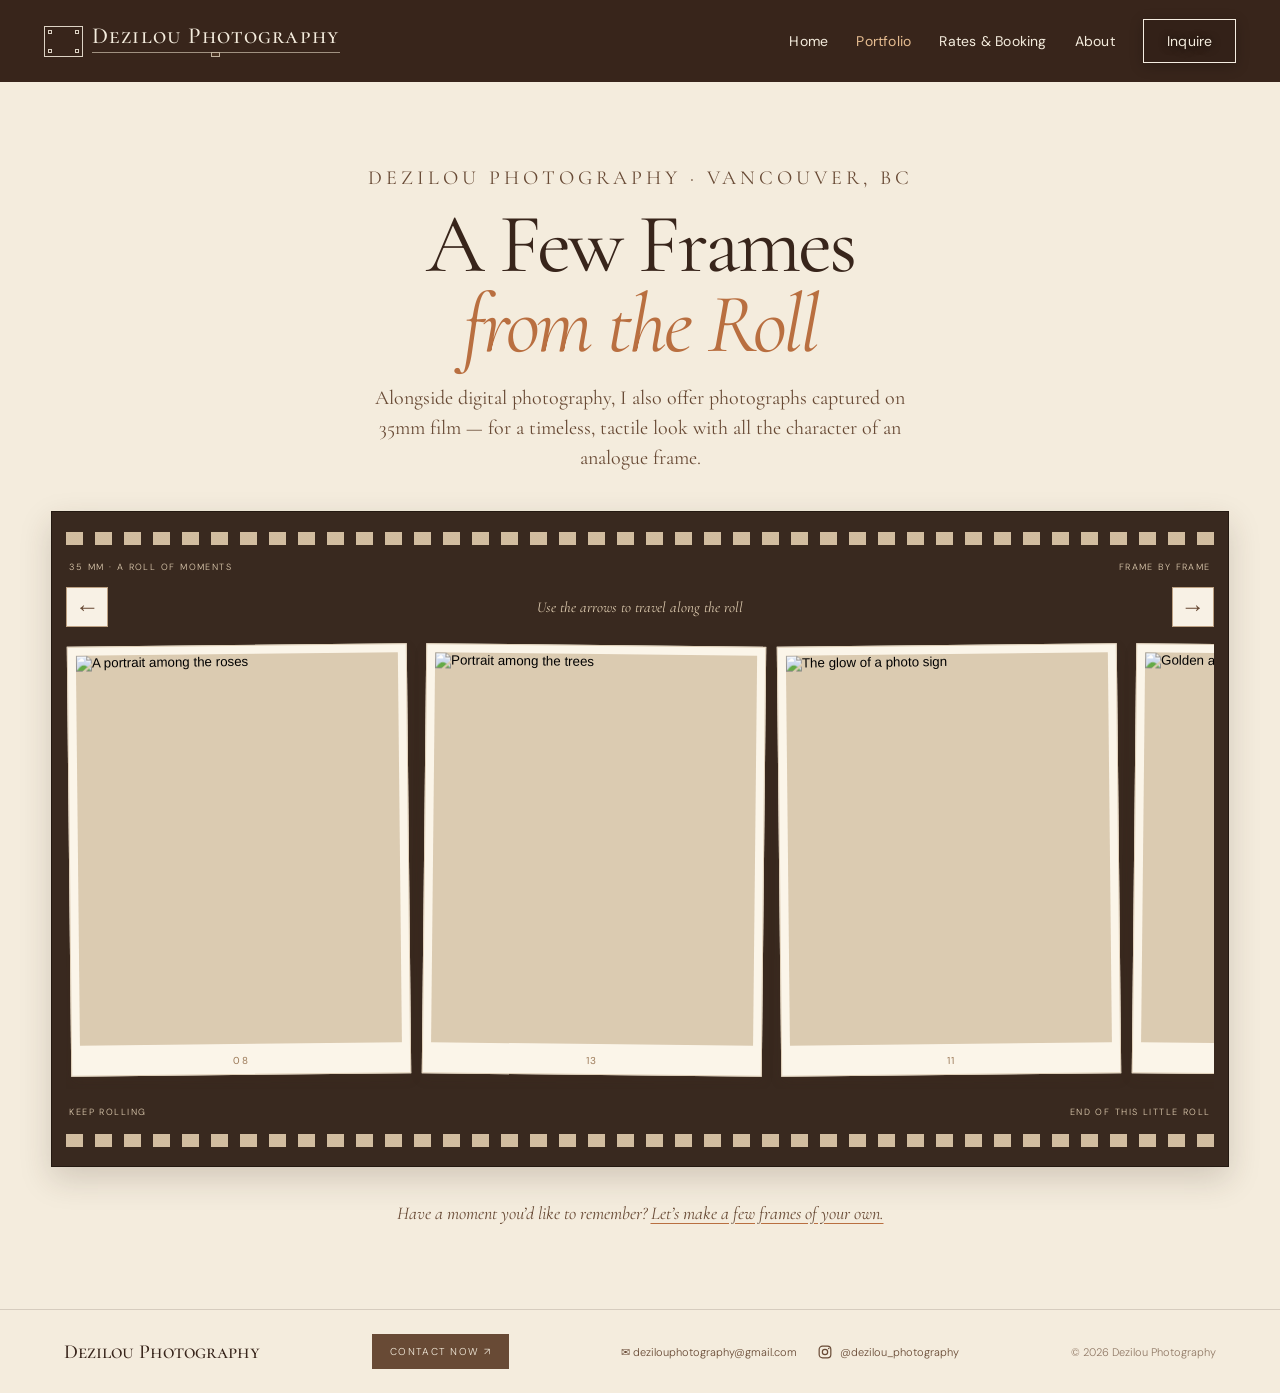
==== portfolio.html @ 552997d2 "Add files via upload" ====
<!DOCTYPE html>
<html lang="en">
<head>
<meta charset="UTF-8"><meta name="viewport" content="width=device-width, initial-scale=1.0">
<meta name="description" content="A few frames from the roll — portraits, couples, families, and everyday moments photographed by Dezilou Photography in Vancouver.">
<title>A Few Frames from the Roll — Dezilou Photography</title>
<link rel="preconnect" href="https://fonts.googleapis.com"><link rel="preconnect" href="https://fonts.gstatic.com" crossorigin>
<link href="https://fonts.googleapis.com/css2?family=Cormorant+Garamond:wght@400;500;600&family=DM+Sans:wght@300;400;500;600&display=swap" rel="stylesheet"><link rel="stylesheet" href="style.css">
<style>
.portfolio-main{width:min(1200px,92%);margin:0 auto;padding:55px 0 82px}
.roll-heading{text-align:center;padding:8px 0 38px}.roll-heading .page-kicker{margin-bottom:12px}.roll-heading h1{font:400 clamp(48px,8vw,84px)/.95 var(--serif);letter-spacing:-.035em;margin:0;color:var(--ink)}.roll-heading h1 em{color:var(--terracotta)}.roll-heading p{font:400 20px/1.5 var(--serif);color:var(--brown);margin:18px auto 0;max-width:570px}
.film-roll{position:relative;background:#39291f;padding:20px 14px 19px;border:1px solid #241911;box-shadow:0 12px 30px rgba(56,37,27,.18);overflow:hidden}
.film-roll:before,.film-roll:after{content:"";display:block;height:13px;background:repeating-linear-gradient(90deg,#d8c3a5 0 17px,transparent 17px 29px);opacity:.96;margin:0 0 16px}.film-roll:after{margin:16px 0 0}
.film-label{display:flex;justify-content:space-between;gap:12px;color:#e2cfb3;text-transform:uppercase;letter-spacing:.16em;font-size:9px;margin:0 3px 14px}
.film-controls{display:flex;align-items:center;justify-content:space-between;gap:14px;margin:0 0 13px;color:#eadbc5}
.film-arrow{display:inline-flex;align-items:center;justify-content:center;width:42px;height:40px;border:1px solid #bda183;background:#f8f1e5;color:#684a35;font-size:24px;line-height:1;cursor:pointer;transition:background .2s,color .2s}.film-arrow:hover,.film-arrow:focus-visible{background:#684a35;color:#fff5e5;outline:2px solid #c59b6b;outline-offset:2px}
.film-instruction{font:italic 15px var(--serif);text-align:center;color:#e2cfb3}
.film-window{overflow-x:auto;overflow-y:hidden;scroll-behavior:smooth;scrollbar-width:thin;scrollbar-color:#b98c5d #39291f;padding:5px 3px 14px}.film-window::-webkit-scrollbar{height:9px}.film-window::-webkit-scrollbar-track{background:#39291f}.film-window::-webkit-scrollbar-thumb{background:#b98c5d;border:2px solid #39291f}
.frame-grid{display:flex;align-items:stretch;gap:15px;width:max-content;min-width:100%}
.frame{appearance:none;position:relative;flex:0 0 clamp(220px,28vw,340px);display:block;border:1px solid #dfcfb8;background:#fbf5e9;padding:8px 8px 30px;cursor:zoom-in;text-align:left;box-shadow:0 5px 13px rgba(74,49,30,.12);transition:transform .25s ease,box-shadow .25s ease}.frame:nth-child(odd){transform:rotate(-.6deg)}.frame:nth-child(even){transform:rotate(.6deg)}.frame:hover,.frame:focus-visible{transform:translateY(-4px) rotate(0);box-shadow:0 12px 24px rgba(74,49,30,.2);z-index:2;outline:2px solid #c59b6b;outline-offset:2px}
.frame img{display:block;width:100%;height:clamp(230px,34vw,390px);object-fit:cover;filter:sepia(.08) saturate(.92) contrast(.99);background:#d9c8ae}.frame-caption{position:absolute;bottom:7px;left:10px;right:10px;display:flex;justify-content:center;align-items:center;color:#4d3526}.frame-number{font:10px var(--sans);letter-spacing:.16em;color:#9b7957}
.roll-endnote{text-align:center;color:var(--brown);font:italic 18px/1.6 var(--serif);margin:32px auto 0;max-width:580px}
.lightbox{position:fixed;inset:0;z-index:1000;background:rgba(38,25,16,.92);display:none;align-items:center;justify-content:center;padding:5vh 5vw}.lightbox.open{display:flex}.lightbox figure{margin:0;max-width:min(100%,1100px);max-height:90vh;text-align:center}.lightbox img{display:block;max-width:100%;max-height:80vh;object-fit:contain;border:10px solid #f8f1e5;box-shadow:0 10px 55px rgba(0,0,0,.3)}.lightbox figcaption{color:#f8f1e5;font:italic 20px var(--serif);margin-top:13px}.lightbox-close{position:absolute;top:18px;right:24px;border:1px solid rgba(248,241,229,.65);background:transparent;color:#f8f1e5;font:300 32px/1 var(--sans);width:46px;height:46px;cursor:pointer}.lightbox-close:hover{background:#f8f1e5;color:#38251b}.lightbox-hint{position:absolute;top:30px;left:25px;color:rgba(248,241,229,.8);font-size:10px;letter-spacing:.16em;text-transform:uppercase}
@media(max-width:760px){.film-roll{padding:16px 10px}.frame{flex-basis:clamp(220px,65vw,310px)}.frame img{height:clamp(250px,65vw,350px)}.portfolio-main{width:94%;padding-top:38px}.roll-heading{padding-bottom:30px}}
@media(max-width:430px){.frame{flex-basis:76vw;padding:6px 6px 25px}.frame img{height:280px}.frame-caption{left:7px;right:7px}.film-label{font-size:8px;letter-spacing:.1em}.film-instruction{font-size:13px}}
</style></head>
<body class="inner-page">
<header class="site-header"><a class="brand" href="index.html"><span class="film-mark" aria-hidden="true"><span class="sprocket top-left"></span><span class="sprocket top-right"></span><span class="sprocket bottom-left"></span><span class="sprocket bottom-right"></span></span><span class="brand-stack"><span class="brand-wordmark">Dezilou Photography</span><span class="brand-rule"><i></i></span></span></a>
<nav class="main-nav" aria-label="Main navigation"><a href="index.html">Home</a><a class="active" href="portfolio.html">Portfolio</a><a href="booking.html">Rates &amp; Booking</a><a href="about.html">About</a><a class="nav-book" href="inquire.html">Inquire</a></nav></header>
<main class="portfolio-main"><section class="roll-heading"><p class="page-kicker">Dezilou Photography · Vancouver, BC</p><h1>A Few Frames<br><em>from the Roll</em></h1><p class="page-lead">Alongside digital photography, I also offer photographs captured on 35mm film — for a timeless, tactile look with all the character of an analogue frame.</p></section>
<section class="film-roll" aria-label="Photography gallery"><div class="film-label"><span>35 mm · A roll of moments</span><span>Frame by frame</span></div><div class="film-controls"><button class="film-arrow" id="filmPrev" type="button" aria-label="View previous photographs">←</button><span class="film-instruction">Use the arrows to travel along the roll</span><button class="film-arrow" id="filmNext" type="button" aria-label="View next photographs">→</button></div><div class="film-window" id="filmWindow" tabindex="0" aria-label="Scrollable horizontal film strip"><div class="frame-grid" id="frameGrid">
<button class="frame" type="button" data-full="images/frame-08.jpg" data-caption="A portrait among the roses" aria-label="Enlarge photograph: A portrait among the roses"><img src="images/frame-08.jpg" alt="A portrait among the roses" loading="lazy"><span class="frame-caption"><span class="frame-number">08</span></span></button><button class="frame" type="button" data-full="images/portfolio-man-tree.jpg" data-caption="Portrait among the trees" aria-label="Enlarge photograph: Portrait among the trees"><img src="images/portfolio-man-tree.jpg" alt="Portrait among the trees" loading="lazy"><span class="frame-caption"><span class="frame-number">13</span></span></button><button class="frame" type="button" data-full="images/frame-11.jpg" data-caption="The glow of a photo sign" aria-label="Enlarge photograph: The glow of a photo sign"><img src="images/frame-11.jpg" alt="The glow of a photo sign" loading="lazy"><span class="frame-caption"><span class="frame-number">11</span></span></button><button class="frame" type="button" data-full="images/frame-07.jpg" data-caption="Golden afternoon light" aria-label="Enlarge photograph: Golden afternoon light"><img src="images/frame-07.jpg" alt="Golden afternoon light" loading="lazy"><span class="frame-caption"><span class="frame-number">07</span></span></button><button class="frame" type="button" data-full="images/portfolio-couple-hug.jpg" data-caption="A playful embrace" aria-label="Enlarge photograph: A playful embrace"><img src="images/portfolio-couple-hug.jpg" alt="A playful embrace" loading="lazy"><span class="frame-caption"><span class="frame-number">14</span></span></button><button class="frame" type="button" data-full="images/frame-05.jpg" data-caption="Flowers in warm light" aria-label="Enlarge photograph: Flowers in warm light"><img src="images/frame-05.jpg" alt="Flowers in warm light" loading="lazy"><span class="frame-caption"><span class="frame-number">05</span></span></button><button class="frame" type="button" data-full="images/portfolio-blonde-cosplay.jpg" data-caption="A fairytale-inspired portrait" aria-label="Enlarge photograph: A fairytale-inspired portrait"><img src="images/portfolio-blonde-cosplay.jpg" alt="A fairytale-inspired portrait" loading="lazy"><span class="frame-caption"><span class="frame-number">15</span></span></button><button class="frame" type="button" data-full="images/frame-03.jpg" data-caption="Sunlight through the blinds" aria-label="Enlarge photograph: Sunlight through the blinds"><img src="images/frame-03.jpg" alt="Sunlight through the blinds" loading="lazy"><span class="frame-caption"><span class="frame-number">03</span></span></button><button class="frame" type="button" data-full="images/frame-01.jpg" data-caption="A portrait in the garden" aria-label="Enlarge photograph: A portrait in the garden"><img src="images/frame-01.jpg" alt="A portrait in the garden" loading="lazy"><span class="frame-caption"><span class="frame-number">01</span></span></button><button class="frame" type="button" data-full="images/frame-09.jpg" data-caption="A night at the arcade" aria-label="Enlarge photograph: A night at the arcade"><img src="images/frame-09.jpg" alt="A night at the arcade" loading="lazy"><span class="frame-caption"><span class="frame-number">09</span></span></button><button class="frame" type="button" data-full="images/frame-12.jpg" data-caption="Afternoon light and shadows" aria-label="Enlarge photograph: Afternoon light and shadows"><img src="images/frame-12.jpg" alt="Afternoon light and shadows" loading="lazy"><span class="frame-caption"><span class="frame-number">12</span></span></button><button class="frame" type="button" data-full="images/frame-04.jpg" data-caption="A reflection in an ornate frame" aria-label="Enlarge photograph: A reflection in an ornate frame"><img src="images/frame-04.jpg" alt="A reflection in an ornate frame" loading="lazy"><span class="frame-caption"><span class="frame-number">04</span></span></button><button class="frame" type="button" data-full="images/frame-10.jpg" data-caption="A quiet moment by the water" aria-label="Enlarge photograph: A quiet moment by the water"><img src="images/frame-10.jpg" alt="A quiet moment by the water" loading="lazy"><span class="frame-caption"><span class="frame-number">10</span></span></button><button class="frame" type="button" data-full="images/frame-06.jpg" data-caption="Late-day window light" aria-label="Enlarge photograph: Late-day window light"><img src="images/frame-06.jpg" alt="Late-day window light" loading="lazy"><span class="frame-caption"><span class="frame-number">06</span></span></button><button class="frame" type="button" data-full="images/frame-02.jpg" data-caption="A quiet woodland portrait" aria-label="Enlarge photograph: A quiet woodland portrait"><img src="images/frame-02.jpg" alt="A quiet woodland portrait" loading="lazy"><span class="frame-caption"><span class="frame-number">02</span></span></button>
<!-- END PHOTO CARDS: add new photo cards immediately above this comment. -->
</div></div><div class="film-label" style="margin:17px 3px 0"><span>Keep rolling</span><span>End of this little roll</span></div></section><p class="roll-endnote">Have a moment you’d like to remember? <a href="booking.html" style="text-decoration:underline;text-decoration-color:var(--terracotta);text-underline-offset:4px">Let’s make a few frames of your own.</a></p></main>
<footer class="site-footer"><a class="footer-brand" href="index.html">Dezilou Photography</a><a class="footer-contact-cta" href="inquire.html">Contact Now ↗</a><div class="footer-contact"><a href="mailto:dezilouphotography@gmail.com">✉ dezilouphotography@gmail.com</a><a href="https://www.instagram.com/dezilou_photography/" target="_blank" rel="noopener noreferrer"><svg class="social-icon" aria-hidden="true" viewBox="0 0 24 24" focusable="false"><rect x="3.25" y="3.25" width="17.5" height="17.5" rx="5" fill="none" stroke="currentColor" stroke-width="1.8"/><circle cx="12" cy="12" r="4" fill="none" stroke="currentColor" stroke-width="1.8"/><circle cx="17.6" cy="6.7" r="1.15" fill="currentColor"/></svg> @dezilou_photography</a></div><p class="copyright">© <span class="year">2026</span> Dezilou Photography</p></footer>
<div class="lightbox" id="lightbox" role="dialog" aria-modal="true" aria-label="Expanded photograph"><span class="lightbox-hint">Click outside or press Escape to close</span><button class="lightbox-close" id="closeLightbox" aria-label="Close enlarged photograph">×</button><figure><img id="lightboxImage" src="" alt="Expanded portfolio photograph"><figcaption id="lightboxCaption"></figcaption></figure></div>
<script>
document.querySelector('.year').textContent=new Date().getFullYear();

const filmWindow=document.getElementById('filmWindow');
function moveFilm(direction){const firstFrame=filmWindow.querySelector('.frame');const distance=firstFrame?firstFrame.getBoundingClientRect().width+13:filmWindow.clientWidth*.8;filmWindow.scrollBy({left:direction*distance*2,behavior:'smooth'});}
document.getElementById('filmPrev').addEventListener('click',()=>moveFilm(-1));
document.getElementById('filmNext').addEventListener('click',()=>moveFilm(1));

const lightbox=document.getElementById('lightbox'), largeImage=document.getElementById('lightboxImage'), caption=document.getElementById('lightboxCaption');
function closeLightbox(){lightbox.classList.remove('open');largeImage.src='';document.body.style.overflow='';}
document.querySelectorAll('.frame').forEach(frame=>frame.addEventListener('click',()=>{largeImage.src=frame.dataset.full;largeImage.alt=frame.querySelector('img').alt;caption.textContent=frame.dataset.caption;lightbox.classList.add('open');document.body.style.overflow='hidden';document.getElementById('closeLightbox').focus();}));
document.getElementById('closeLightbox').addEventListener('click',closeLightbox);lightbox.addEventListener('click',event=>{if(event.target===lightbox)closeLightbox();});document.addEventListener('keydown',event=>{if(event.key==='Escape')closeLightbox();});
</script></body></html>
---- style.css ----
:root{--paper:#f4ecdd;--paper-light:#f8f1e5;--paper-deep:#e7dac5;--ink:#38251b;--brown:#684a35;--terracotta:#b96f40;--sepia:#9d866c;--line:rgba(56,37,27,.16);--serif:'Cormorant Garamond',Georgia,serif;--sans:'DM Sans',Arial,sans-serif}
*{box-sizing:border-box}html{scroll-behavior:smooth}body{margin:0;background:var(--paper);color:var(--ink);font-family:var(--sans);font-weight:300;-webkit-font-smoothing:antialiased}a{color:inherit;text-decoration:none}.site-header{position:absolute;z-index:10;inset:0 0 auto;min-height:82px;padding:15px 3.4%;display:flex;align-items:center;justify-content:space-between;gap:25px;color:#f6ead5;border-bottom:1px solid rgba(246,234,213,.25)}.brand{display:inline-flex;align-items:center;gap:9px;flex-shrink:0}.film-mark{position:relative;display:inline-block;width:39px;height:31px;border:1px solid currentColor;opacity:.88}.sprocket{position:absolute;width:4px;height:4px;border:1px solid currentColor}.top-left{top:3px;left:3px}.top-right{top:3px;right:3px}.bottom-left{bottom:3px;left:3px}.bottom-right{bottom:3px;right:3px}.brand-stack{display:flex;flex-direction:column;align-items:stretch;gap:4px}.brand-wordmark{font:500 23px/1 var(--serif);font-variant:small-caps;letter-spacing:.055em;white-space:nowrap}.brand-rule{display:flex;align-items:center;justify-content:center;height:5px;border-top:1px solid rgba(246,234,213,.55)}.brand-rule i{display:block;width:9px;height:5px;border:1px solid rgba(246,234,213,.7);background:#4a3323;margin-top:-1px}.main-nav{display:flex;align-items:center;gap:clamp(13px,2.2vw,34px)}.main-nav a{font-size:14px;font-weight:400;letter-spacing:.015em;transition:color .2s,background .2s;white-space:nowrap}.main-nav a:hover,.main-nav a.active{color:#e6bd91}.main-nav .nav-book{border:1px solid rgba(255,248,237,.95);padding:12px 23px;text-shadow:0 1px 8px rgba(0,0,0,.8);box-shadow:0 3px 14px rgba(0,0,0,.22);background:rgba(28,18,12,.18)}.main-nav .nav-book:hover{background:var(--paper);color:var(--ink);text-shadow:none}
.hero{min-height:100svh;position:relative;display:grid;place-items:center;overflow:hidden;color:#f7eddb;background-color:#49301e;background-image:url('images/hero-photo.jpg');background-size:cover;background-position:52% 42%}.hero-shade{position:absolute;inset:0;background:linear-gradient(180deg,rgba(20,12,8,.48) 0%,rgba(25,15,10,.26) 24%,transparent 48%),linear-gradient(90deg,rgba(35,21,13,.66) 0%,rgba(45,28,16,.36) 55%,rgba(35,22,13,.16) 100%),linear-gradient(0deg,rgba(28,18,12,.54) 0%,transparent 65%)}.hero::after{content:'';pointer-events:none;position:absolute;inset:0;opacity:.10;background-image:url("data:image/svg+xml,%3Csvg viewBox='0 0 180 180' xmlns='http://www.w3.org/2000/svg'%3E%3Cfilter id='n'%3E%3CfeTurbulence type='fractalNoise' baseFrequency='.9' numOctaves='3' stitchTiles='stitch'/%3E%3C/filter%3E%3Crect width='100%25' height='100%25' filter='url(%23n)' opacity='.3'/%3E%3C/svg%3E")}.hero-content{position:relative;z-index:2;width:min(1100px,91%);padding:125px 0 90px;text-align:center}.eyebrow{margin:0 0 28px;text-transform:uppercase;letter-spacing:.22em;font-size:11px;line-height:1.7;font-weight:500}.hero h1{margin:0 auto 28px;max-width:1120px;font:400 clamp(60px,8.4vw,116px)/.87 var(--serif);letter-spacing:-.035em;text-shadow:0 2px 20px rgba(25,15,9,.12)}h1 em,h2 em{font-weight:400}.hero-intro{margin:0 auto 32px;color:rgba(248,237,219,.95);font-size:clamp(14px,1.35vw,18px);line-height:1.8}.hero-actions{display:flex;justify-content:center;flex-wrap:wrap;gap:14px}.button{min-height:51px;display:inline-flex;align-items:center;justify-content:center;padding:15px 27px;border:1px solid transparent;font-size:11px;font-weight:600;text-transform:uppercase;letter-spacing:.16em;text-shadow:0 1px 3px rgba(35,20,10,.28);box-shadow:0 5px 20px rgba(15,9,5,.32);transition:background .2s,color .2s,box-shadow .2s,transform .2s}.button:hover{transform:translateY(-2px);box-shadow:0 8px 24px rgba(15,9,5,.4)}.button-filled{background:#a96537;color:#fffaf2;border-color:rgba(255,248,237,.24)}.button-filled:hover{background:#8f4f2b;color:#fffaf2}.button-outline{border-color:rgba(255,248,237,.98);color:#fffaf2;background:rgba(31,20,13,.42);backdrop-filter:blur(3px)}.button-outline:hover{background:#fff8ed;color:#392519;text-shadow:none}.image-note{position:absolute;z-index:2;right:4%;bottom:24px;margin:0;font:italic 14px var(--serif);color:rgba(248,237,219,.76)}
.site-footer{padding:24px 5%;display:flex;align-items:center;justify-content:space-between;gap:20px;color:var(--brown);font-size:11px;border-top:1px solid var(--line);background:var(--paper)}.footer-brand{font:500 20px var(--serif);font-variant:small-caps;color:var(--ink);white-space:nowrap}.site-footer p{margin:0}.copyright{opacity:.7;white-space:nowrap}.footer-contact{display:flex;align-items:center;gap:20px;flex-wrap:wrap}.footer-contact a{display:inline-flex;align-items:center;gap:7px;transition:color .2s}.footer-contact a:hover{color:var(--terracotta)}.footer-contact span{font-size:16px}.footer-contact .social-icon{width:16px;height:16px;display:inline-block;flex:0 0 16px}.footer-tagline{font-family:var(--serif);font-style:italic;font-size:15px}
/* Shared styles for the linked pages */
.inner-page{min-height:100vh;background:var(--paper)}.inner-page .site-header{position:relative;background:#38251b;color:var(--paper);border-bottom:0}.page-main{width:min(1050px,88%);margin:0 auto;padding:90px 0 110px;min-height:60vh}.page-kicker{margin:0 0 18px;color:var(--terracotta);text-transform:uppercase;letter-spacing:.2em;font-size:11px;font-weight:600}.page-main h1{font:400 clamp(52px,8vw,88px)/.95 var(--serif);letter-spacing:-.03em;margin:0 0 28px}.page-main h1 em{color:var(--terracotta)}.page-lead{max-width:700px;font:400 clamp(20px,2.5vw,27px)/1.55 var(--serif);color:var(--brown)}.page-copy{max-width:680px;line-height:1.9;color:var(--brown)}.service-list{display:grid;grid-template-columns:repeat(2,minmax(0,1fr));gap:14px;margin:38px 0}.service-item{border-top:1px solid var(--line);padding:18px 0;font:400 25px var(--serif)}.contact-panel{margin-top:35px;padding:26px;background:var(--paper-light);border:1px solid var(--line);display:flex;flex-wrap:wrap;gap:18px 28px}.contact-panel a{border-bottom:1px solid var(--terracotta);padding-bottom:5px}.inner-page .site-footer{flex-wrap:wrap}.notice{font-size:13px;color:var(--sepia);font-style:italic}
@media(max-width:900px){.site-header{align-items:flex-start;flex-direction:column;padding:16px 5%;gap:15px}.main-nav{width:100%;gap:15px;flex-wrap:wrap}.main-nav a{font-size:12px}.main-nav .nav-book{padding:9px 14px}.hero-content{padding-top:160px}}
@media(max-width:600px){.site-header{padding:15px 5%}.brand-wordmark{font-size:21px}.film-mark{width:31px;height:25px}.main-nav{gap:10px 14px}.main-nav a{font-size:11px}.main-nav .nav-book{margin-left:auto;padding:8px 10px}.hero{background-position:42% center;min-height:90svh}.hero-content{width:90%;padding:170px 0 85px}.hero .eyebrow{font-size:9px;letter-spacing:.15em;margin-bottom:23px}.hero h1{font-size:clamp(49px,13.5vw,74px);line-height:.9;margin-bottom:22px}.hero-intro{font-size:14px;line-height:1.7;max-width:330px}.desktop-break{display:none}.hero-actions{flex-direction:column;align-items:center;gap:10px}.button{width:min(290px,100%);min-height:48px}.image-note{right:5%;bottom:15px;font-size:12px}.site-footer{flex-direction:column;text-align:center;padding:24px 5%;gap:12px}.footer-contact{flex-direction:column;gap:10px}.footer-tagline{order:2}.copyright{order:3}.page-main{padding:65px 0 75px}.service-list{grid-template-columns:1fr;gap:4px}.contact-panel{flex-direction:column}}

.footer-contact-cta{display:inline-flex;align-items:center;justify-content:center;padding:10px 17px;border:1px solid var(--brown);color:var(--paper);background:var(--brown);font-size:10px;letter-spacing:.13em;text-transform:uppercase;white-space:nowrap;transition:background .2s,color .2s}.footer-contact-cta:hover{background:transparent;color:var(--brown)}
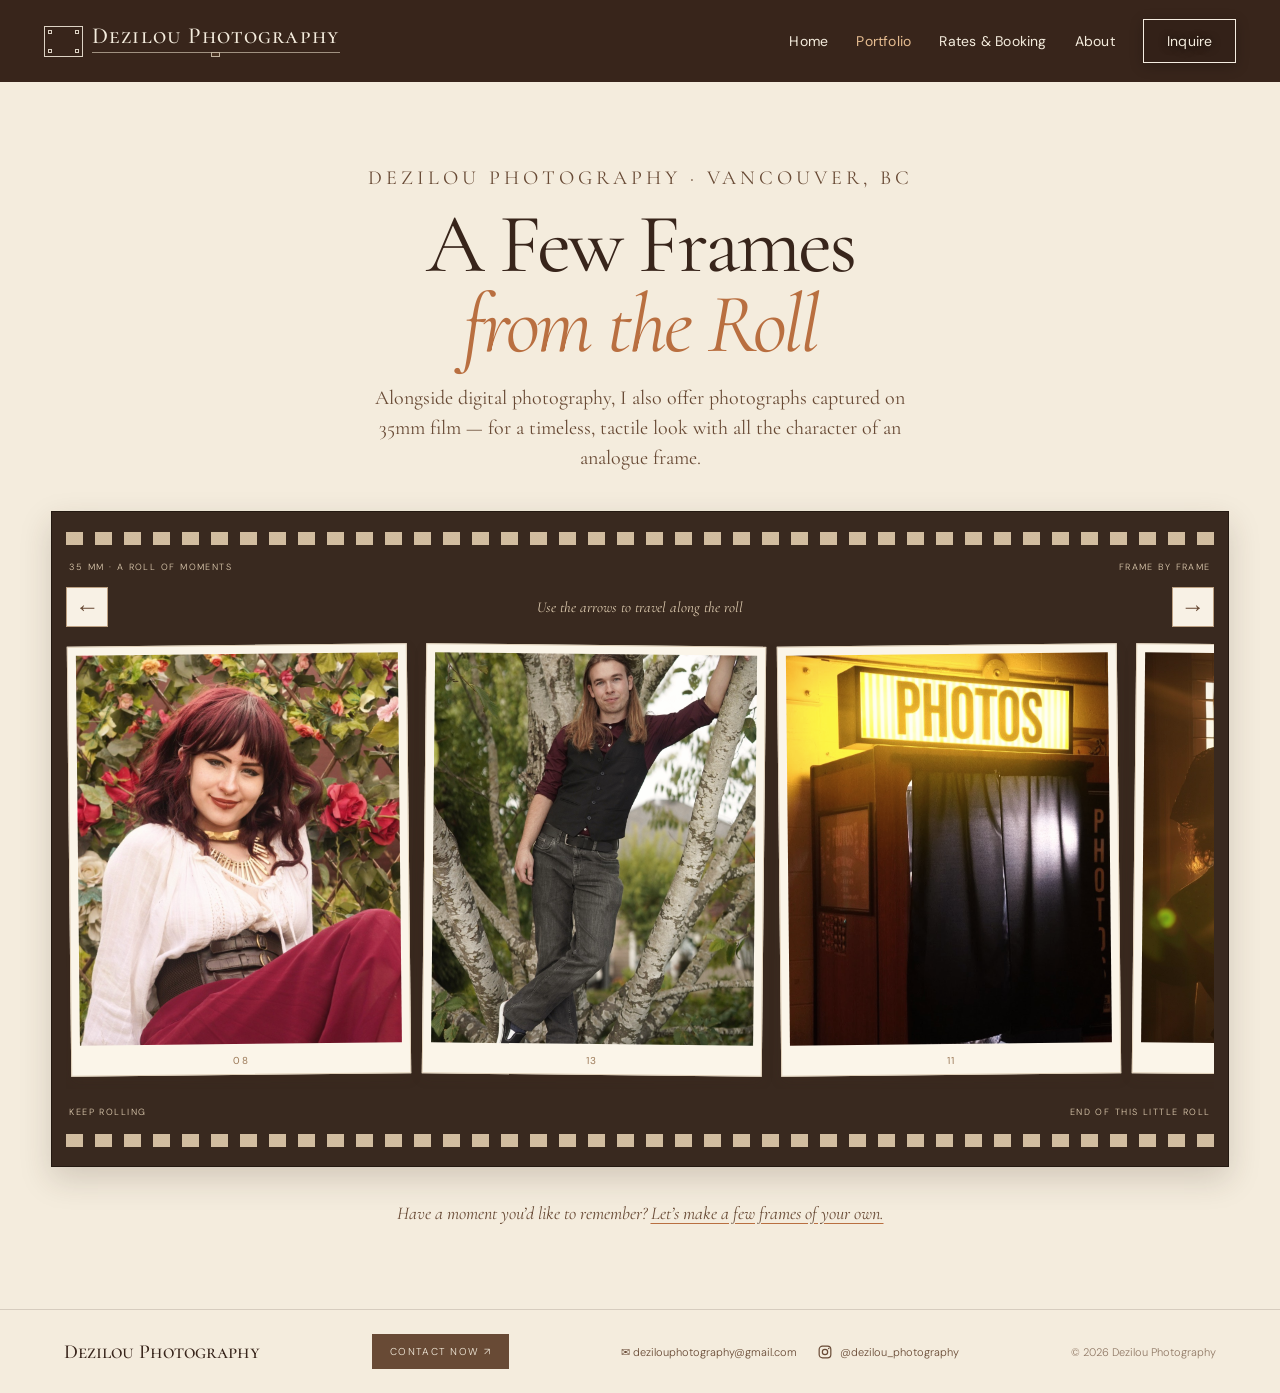
==== commit 13154736: "Update portfolio.html" ====
--- a/portfolio.html
+++ b/portfolio.html
@@ -1,49 +1,551 @@
+
 <!DOCTYPE html>
 <html lang="en">
 <head>
-<meta charset="UTF-8"><meta name="viewport" content="width=device-width, initial-scale=1.0">
+<meta charset="UTF-8">
+<meta name="viewport" content="width=device-width, initial-scale=1.0">
 <meta name="description" content="A few frames from the roll — portraits, couples, families, and everyday moments photographed by Dezilou Photography in Vancouver.">
 <title>A Few Frames from the Roll — Dezilou Photography</title>
-<link rel="preconnect" href="https://fonts.googleapis.com"><link rel="preconnect" href="https://fonts.gstatic.com" crossorigin>
-<link href="https://fonts.googleapis.com/css2?family=Cormorant+Garamond:wght@400;500;600&family=DM+Sans:wght@300;400;500;600&display=swap" rel="stylesheet"><link rel="stylesheet" href="style.css">
+
+<link rel="preconnect" href="https://fonts.googleapis.com">
+<link rel="preconnect" href="https://fonts.gstatic.com" crossorigin>
+<link href="https://fonts.googleapis.com/css2?family=Cormorant+Garamond:wght@400;500;600&family=DM+Sans:wght@300;400;500;600&display=swap" rel="stylesheet">
+<link rel="stylesheet" href="style.css">
+
 <style>
-.portfolio-main{width:min(1200px,92%);margin:0 auto;padding:55px 0 82px}
-.roll-heading{text-align:center;padding:8px 0 38px}.roll-heading .page-kicker{margin-bottom:12px}.roll-heading h1{font:400 clamp(48px,8vw,84px)/.95 var(--serif);letter-spacing:-.035em;margin:0;color:var(--ink)}.roll-heading h1 em{color:var(--terracotta)}.roll-heading p{font:400 20px/1.5 var(--serif);color:var(--brown);margin:18px auto 0;max-width:570px}
-.film-roll{position:relative;background:#39291f;padding:20px 14px 19px;border:1px solid #241911;box-shadow:0 12px 30px rgba(56,37,27,.18);overflow:hidden}
-.film-roll:before,.film-roll:after{content:"";display:block;height:13px;background:repeating-linear-gradient(90deg,#d8c3a5 0 17px,transparent 17px 29px);opacity:.96;margin:0 0 16px}.film-roll:after{margin:16px 0 0}
-.film-label{display:flex;justify-content:space-between;gap:12px;color:#e2cfb3;text-transform:uppercase;letter-spacing:.16em;font-size:9px;margin:0 3px 14px}
-.film-controls{display:flex;align-items:center;justify-content:space-between;gap:14px;margin:0 0 13px;color:#eadbc5}
-.film-arrow{display:inline-flex;align-items:center;justify-content:center;width:42px;height:40px;border:1px solid #bda183;background:#f8f1e5;color:#684a35;font-size:24px;line-height:1;cursor:pointer;transition:background .2s,color .2s}.film-arrow:hover,.film-arrow:focus-visible{background:#684a35;color:#fff5e5;outline:2px solid #c59b6b;outline-offset:2px}
-.film-instruction{font:italic 15px var(--serif);text-align:center;color:#e2cfb3}
-.film-window{overflow-x:auto;overflow-y:hidden;scroll-behavior:smooth;scrollbar-width:thin;scrollbar-color:#b98c5d #39291f;padding:5px 3px 14px}.film-window::-webkit-scrollbar{height:9px}.film-window::-webkit-scrollbar-track{background:#39291f}.film-window::-webkit-scrollbar-thumb{background:#b98c5d;border:2px solid #39291f}
-.frame-grid{display:flex;align-items:stretch;gap:15px;width:max-content;min-width:100%}
-.frame{appearance:none;position:relative;flex:0 0 clamp(220px,28vw,340px);display:block;border:1px solid #dfcfb8;background:#fbf5e9;padding:8px 8px 30px;cursor:zoom-in;text-align:left;box-shadow:0 5px 13px rgba(74,49,30,.12);transition:transform .25s ease,box-shadow .25s ease}.frame:nth-child(odd){transform:rotate(-.6deg)}.frame:nth-child(even){transform:rotate(.6deg)}.frame:hover,.frame:focus-visible{transform:translateY(-4px) rotate(0);box-shadow:0 12px 24px rgba(74,49,30,.2);z-index:2;outline:2px solid #c59b6b;outline-offset:2px}
-.frame img{display:block;width:100%;height:clamp(230px,34vw,390px);object-fit:cover;filter:sepia(.08) saturate(.92) contrast(.99);background:#d9c8ae}.frame-caption{position:absolute;bottom:7px;left:10px;right:10px;display:flex;justify-content:center;align-items:center;color:#4d3526}.frame-number{font:10px var(--sans);letter-spacing:.16em;color:#9b7957}
-.roll-endnote{text-align:center;color:var(--brown);font:italic 18px/1.6 var(--serif);margin:32px auto 0;max-width:580px}
-.lightbox{position:fixed;inset:0;z-index:1000;background:rgba(38,25,16,.92);display:none;align-items:center;justify-content:center;padding:5vh 5vw}.lightbox.open{display:flex}.lightbox figure{margin:0;max-width:min(100%,1100px);max-height:90vh;text-align:center}.lightbox img{display:block;max-width:100%;max-height:80vh;object-fit:contain;border:10px solid #f8f1e5;box-shadow:0 10px 55px rgba(0,0,0,.3)}.lightbox figcaption{color:#f8f1e5;font:italic 20px var(--serif);margin-top:13px}.lightbox-close{position:absolute;top:18px;right:24px;border:1px solid rgba(248,241,229,.65);background:transparent;color:#f8f1e5;font:300 32px/1 var(--sans);width:46px;height:46px;cursor:pointer}.lightbox-close:hover{background:#f8f1e5;color:#38251b}.lightbox-hint{position:absolute;top:30px;left:25px;color:rgba(248,241,229,.8);font-size:10px;letter-spacing:.16em;text-transform:uppercase}
-@media(max-width:760px){.film-roll{padding:16px 10px}.frame{flex-basis:clamp(220px,65vw,310px)}.frame img{height:clamp(250px,65vw,350px)}.portfolio-main{width:94%;padding-top:38px}.roll-heading{padding-bottom:30px}}
-@media(max-width:430px){.frame{flex-basis:76vw;padding:6px 6px 25px}.frame img{height:280px}.frame-caption{left:7px;right:7px}.film-label{font-size:8px;letter-spacing:.1em}.film-instruction{font-size:13px}}
-</style></head>
+.portfolio-main {
+    width: min(1200px,92%);
+    margin: 0 auto;
+    padding: 55px 0 82px;
+}
+
+.roll-heading {
+    text-align: center;
+    padding: 8px 0 38px;
+}
+.roll-heading .page-kicker {
+    margin-bottom: 12px;
+}
+.roll-heading h1 {
+    font: 400 clamp(48px,8vw,84px)/.95 var(--serif);
+    letter-spacing: -.035em;
+    margin: 0;
+    color: var(--ink);
+}
+.roll-heading h1 em {
+    color: var(--terracotta);
+}
+.roll-heading p {
+    font: 400 20px/1.5 var(--serif);
+    color: var(--brown);
+    margin: 18px auto 0;
+    max-width: 570px;
+}
+
+.film-roll {
+    position: relative;
+    background: #39291f;
+    padding: 20px 14px 19px;
+    border: 1px solid #241911;
+    box-shadow: 0 12px 30px rgba(56,37,27,.18);
+    overflow: hidden;
+}
+
+.film-roll:before,
+.film-roll:after {
+    content: "";
+    display: block;
+    height: 13px;
+    background: repeating-linear-gradient(90deg,#d8c3a5 0 17px,transparent 17px 29px);
+    opacity: .96;
+    margin: 0 0 16px;
+}
+.film-roll:after {
+    margin: 16px 0 0;
+}
+
+.film-label {
+    display: flex;
+    justify-content: space-between;
+    gap: 12px;
+    color: #e2cfb3;
+    text-transform: uppercase;
+    letter-spacing: .16em;
+    font-size: 9px;
+    margin: 0 3px 14px;
+}
+
+.film-controls {
+    display: flex;
+    align-items: center;
+    justify-content: space-between;
+    gap: 14px;
+    margin: 0 0 13px;
+    color: #eadbc5;
+}
+
+.film-arrow {
+    display: inline-flex;
+    align-items: center;
+    justify-content: center;
+    width: 42px;
+    height: 40px;
+    border: 1px solid #bda183;
+    background: #f8f1e5;
+    color: #684a35;
+    font-size: 24px;
+    line-height: 1;
+    cursor: pointer;
+    transition: background .2s,color .2s;
+}
+.film-arrow:hover,
+.film-arrow:focus-visible {
+    background: #684a35;
+    color: #fff5e5;
+    outline: 2px solid #c59b6b;
+    outline-offset: 2px;
+}
+
+.film-instruction {
+    font: italic 15px var(--serif);
+    text-align: center;
+    color: #e2cfb3;
+}
+
+.film-window {
+    overflow-x: auto;
+    overflow-y: hidden;
+    scroll-behavior: smooth;
+    scrollbar-width: thin;
+    scrollbar-color: #b98c5d #39291f;
+    padding: 5px 3px 14px;
+}
+.film-window::-webkit-scrollbar {
+    height: 9px;
+}
+.film-window::-webkit-scrollbar-track {
+    background: #39291f;
+}
+.film-window::-webkit-scrollbar-thumb {
+    background: #b98c5d;
+    border: 2px solid #39291f;
+}
+
+.frame-grid {
+    display: flex;
+    align-items: stretch;
+    gap: 15px;
+    width: max-content;
+    min-width: 100%;
+}
+
+.frame {
+    appearance: none;
+    position: relative;
+    flex: 0 0 clamp(220px,28vw,340px);
+    display: block;
+    border: 1px solid #dfcfb8;
+    background: #fbf5e9;
+    padding: 8px 8px 30px;
+    cursor: zoom-in;
+    text-align: left;
+    box-shadow: 0 5px 13px rgba(74,49,30,.12);
+    transition: transform .25s ease,box-shadow .25s ease;
+}
+.frame:nth-child(odd) {
+    transform: rotate(-.6deg);
+}
+.frame:nth-child(even) {
+    transform: rotate(.6deg);
+}
+.frame:hover,
+.frame:focus-visible {
+    transform: translateY(-4px) rotate(0);
+    box-shadow: 0 12px 24px rgba(74,49,30,.2);
+    z-index: 2;
+    outline: 2px solid #c59b6b;
+    outline-offset: 2px;
+}
+
+.frame img {
+    display: block;
+    width: 100%;
+    height: clamp(230px,34vw,390px);
+    object-fit: cover;
+    filter: sepia(.08) saturate(.92) contrast(.99);
+    background: #d9c8ae;
+}
+
+.frame-caption {
+    position: absolute;
+    bottom: 7px;
+    left: 10px;
+    right: 10px;
+    display: flex;
+    justify-content: center;
+    align-items: center;
+    color: #4d3526;
+}
+
+.frame-number {
+    font: 10px var(--sans);
+    letter-spacing: .16em;
+    color: #9b7957;
+}
+
+.roll-endnote {
+    text-align: center;
+    color: var(--brown);
+    font: italic 18px/1.6 var(--serif);
+    margin: 32px auto 0;
+    max-width: 580px;
+}
+
+.lightbox {
+    position: fixed;
+    inset: 0;
+    z-index: 1000;
+    background: rgba(38,25,16,.92);
+    display: none;
+    align-items: center;
+    justify-content: center;
+    padding: 5vh 5vw;
+}
+.lightbox.open {
+    display: flex;
+}
+.lightbox figure {
+    margin: 0;
+    max-width: min(100%,1100px);
+    max-height: 90vh;
+    text-align: center;
+}
+.lightbox img {
+    display: block;
+    max-width: 100%;
+    max-height: 80vh;
+    object-fit: contain;
+    border: 10px solid #f8f1e5;
+    box-shadow: 0 10px 55px rgba(0,0,0,.3);
+}
+.lightbox figcaption {
+    color: #f8f1e5;
+    font: italic 20px var(--serif);
+    margin-top: 13px;
+}
+.lightbox-close {
+    position: absolute;
+    top: 18px;
+    right: 24px;
+    border: 1px solid rgba(248,241,229,.65);
+    background: transparent;
+    color: #f8f1e5;
+    font: 300 32px/1 var(--sans);
+    width: 46px;
+    height: 46px;
+    cursor: pointer;
+}
+.lightbox-close:hover {
+    background: #f8f1e5;
+    color: #38251b;
+}
+.lightbox-hint {
+    position: absolute;
+    top: 30px;
+    left: 25px;
+    color: rgba(248,241,229,.8);
+    font-size: 10px;
+    letter-spacing: .16em;
+    text-transform: uppercase;
+}
+
+@media(max-width:760px) {
+    .film-roll {
+        padding: 16px 10px;
+    }
+    .frame {
+        flex-basis: clamp(220px,65vw,310px);
+    }
+    .frame img {
+        height: clamp(250px,65vw,350px);
+    }
+    .portfolio-main {
+        width: 94%;
+        padding-top: 38px;
+    }
+    .roll-heading {
+        padding-bottom: 30px;
+    }
+}
+
+@media(max-width:430px) {
+    .frame {
+        flex-basis: 76vw;
+        padding: 6px 6px 25px;
+    }
+    .frame img {
+        height: 280px;
+    }
+    .frame-caption {
+        left: 7px;
+        right: 7px;
+    }
+    .film-label {
+        font-size: 8px;
+        letter-spacing: .1em;
+    }
+    .film-instruction {
+        font-size: 13px;
+    }
+}
+</style>
+</head>
+
 <body class="inner-page">
-<header class="site-header"><a class="brand" href="index.html"><span class="film-mark" aria-hidden="true"><span class="sprocket top-left"></span><span class="sprocket top-right"></span><span class="sprocket bottom-left"></span><span class="sprocket bottom-right"></span></span><span class="brand-stack"><span class="brand-wordmark">Dezilou Photography</span><span class="brand-rule"><i></i></span></span></a>
-<nav class="main-nav" aria-label="Main navigation"><a href="index.html">Home</a><a class="active" href="portfolio.html">Portfolio</a><a href="booking.html">Rates &amp; Booking</a><a href="about.html">About</a><a class="nav-book" href="inquire.html">Inquire</a></nav></header>
-<main class="portfolio-main"><section class="roll-heading"><p class="page-kicker">Dezilou Photography · Vancouver, BC</p><h1>A Few Frames<br><em>from the Roll</em></h1><p class="page-lead">Alongside digital photography, I also offer photographs captured on 35mm film — for a timeless, tactile look with all the character of an analogue frame.</p></section>
-<section class="film-roll" aria-label="Photography gallery"><div class="film-label"><span>35 mm · A roll of moments</span><span>Frame by frame</span></div><div class="film-controls"><button class="film-arrow" id="filmPrev" type="button" aria-label="View previous photographs">←</button><span class="film-instruction">Use the arrows to travel along the roll</span><button class="film-arrow" id="filmNext" type="button" aria-label="View next photographs">→</button></div><div class="film-window" id="filmWindow" tabindex="0" aria-label="Scrollable horizontal film strip"><div class="frame-grid" id="frameGrid">
-<button class="frame" type="button" data-full="images/frame-08.jpg" data-caption="A portrait among the roses" aria-label="Enlarge photograph: A portrait among the roses"><img src="images/frame-08.jpg" alt="A portrait among the roses" loading="lazy"><span class="frame-caption"><span class="frame-number">08</span></span></button><button class="frame" type="button" data-full="images/portfolio-man-tree.jpg" data-caption="Portrait among the trees" aria-label="Enlarge photograph: Portrait among the trees"><img src="images/portfolio-man-tree.jpg" alt="Portrait among the trees" loading="lazy"><span class="frame-caption"><span class="frame-number">13</span></span></button><button class="frame" type="button" data-full="images/frame-11.jpg" data-caption="The glow of a photo sign" aria-label="Enlarge photograph: The glow of a photo sign"><img src="images/frame-11.jpg" alt="The glow of a photo sign" loading="lazy"><span class="frame-caption"><span class="frame-number">11</span></span></button><button class="frame" type="button" data-full="images/frame-07.jpg" data-caption="Golden afternoon light" aria-label="Enlarge photograph: Golden afternoon light"><img src="images/frame-07.jpg" alt="Golden afternoon light" loading="lazy"><span class="frame-caption"><span class="frame-number">07</span></span></button><button class="frame" type="button" data-full="images/portfolio-couple-hug.jpg" data-caption="A playful embrace" aria-label="Enlarge photograph: A playful embrace"><img src="images/portfolio-couple-hug.jpg" alt="A playful embrace" loading="lazy"><span class="frame-caption"><span class="frame-number">14</span></span></button><button class="frame" type="button" data-full="images/frame-05.jpg" data-caption="Flowers in warm light" aria-label="Enlarge photograph: Flowers in warm light"><img src="images/frame-05.jpg" alt="Flowers in warm light" loading="lazy"><span class="frame-caption"><span class="frame-number">05</span></span></button><button class="frame" type="button" data-full="images/portfolio-blonde-cosplay.jpg" data-caption="A fairytale-inspired portrait" aria-label="Enlarge photograph: A fairytale-inspired portrait"><img src="images/portfolio-blonde-cosplay.jpg" alt="A fairytale-inspired portrait" loading="lazy"><span class="frame-caption"><span class="frame-number">15</span></span></button><button class="frame" type="button" data-full="images/frame-03.jpg" data-caption="Sunlight through the blinds" aria-label="Enlarge photograph: Sunlight through the blinds"><img src="images/frame-03.jpg" alt="Sunlight through the blinds" loading="lazy"><span class="frame-caption"><span class="frame-number">03</span></span></button><button class="frame" type="button" data-full="images/frame-01.jpg" data-caption="A portrait in the garden" aria-label="Enlarge photograph: A portrait in the garden"><img src="images/frame-01.jpg" alt="A portrait in the garden" loading="lazy"><span class="frame-caption"><span class="frame-number">01</span></span></button><button class="frame" type="button" data-full="images/frame-09.jpg" data-caption="A night at the arcade" aria-label="Enlarge photograph: A night at the arcade"><img src="images/frame-09.jpg" alt="A night at the arcade" loading="lazy"><span class="frame-caption"><span class="frame-number">09</span></span></button><button class="frame" type="button" data-full="images/frame-12.jpg" data-caption="Afternoon light and shadows" aria-label="Enlarge photograph: Afternoon light and shadows"><img src="images/frame-12.jpg" alt="Afternoon light and shadows" loading="lazy"><span class="frame-caption"><span class="frame-number">12</span></span></button><button class="frame" type="button" data-full="images/frame-04.jpg" data-caption="A reflection in an ornate frame" aria-label="Enlarge photograph: A reflection in an ornate frame"><img src="images/frame-04.jpg" alt="A reflection in an ornate frame" loading="lazy"><span class="frame-caption"><span class="frame-number">04</span></span></button><button class="frame" type="button" data-full="images/frame-10.jpg" data-caption="A quiet moment by the water" aria-label="Enlarge photograph: A quiet moment by the water"><img src="images/frame-10.jpg" alt="A quiet moment by the water" loading="lazy"><span class="frame-caption"><span class="frame-number">10</span></span></button><button class="frame" type="button" data-full="images/frame-06.jpg" data-caption="Late-day window light" aria-label="Enlarge photograph: Late-day window light"><img src="images/frame-06.jpg" alt="Late-day window light" loading="lazy"><span class="frame-caption"><span class="frame-number">06</span></span></button><button class="frame" type="button" data-full="images/frame-02.jpg" data-caption="A quiet woodland portrait" aria-label="Enlarge photograph: A quiet woodland portrait"><img src="images/frame-02.jpg" alt="A quiet woodland portrait" loading="lazy"><span class="frame-caption"><span class="frame-number">02</span></span></button>
-<!-- END PHOTO CARDS: add new photo cards immediately above this comment. -->
-</div></div><div class="film-label" style="margin:17px 3px 0"><span>Keep rolling</span><span>End of this little roll</span></div></section><p class="roll-endnote">Have a moment you’d like to remember? <a href="booking.html" style="text-decoration:underline;text-decoration-color:var(--terracotta);text-underline-offset:4px">Let’s make a few frames of your own.</a></p></main>
-<footer class="site-footer"><a class="footer-brand" href="index.html">Dezilou Photography</a><a class="footer-contact-cta" href="inquire.html">Contact Now ↗</a><div class="footer-contact"><a href="mailto:dezilouphotography@gmail.com">✉ dezilouphotography@gmail.com</a><a href="https://www.instagram.com/dezilou_photography/" target="_blank" rel="noopener noreferrer"><svg class="social-icon" aria-hidden="true" viewBox="0 0 24 24" focusable="false"><rect x="3.25" y="3.25" width="17.5" height="17.5" rx="5" fill="none" stroke="currentColor" stroke-width="1.8"/><circle cx="12" cy="12" r="4" fill="none" stroke="currentColor" stroke-width="1.8"/><circle cx="17.6" cy="6.7" r="1.15" fill="currentColor"/></svg> @dezilou_photography</a></div><p class="copyright">© <span class="year">2026</span> Dezilou Photography</p></footer>
-<div class="lightbox" id="lightbox" role="dialog" aria-modal="true" aria-label="Expanded photograph"><span class="lightbox-hint">Click outside or press Escape to close</span><button class="lightbox-close" id="closeLightbox" aria-label="Close enlarged photograph">×</button><figure><img id="lightboxImage" src="" alt="Expanded portfolio photograph"><figcaption id="lightboxCaption"></figcaption></figure></div>
+
+<header class="site-header">
+    <a class="brand" href="index.html">
+        <span class="film-mark" aria-hidden="true">
+            <span class="sprocket top-left"></span>
+            <span class="sprocket top-right"></span>
+            <span class="sprocket bottom-left"></span>
+            <span class="sprocket bottom-right"></span>
+        </span>
+        <span class="brand-stack">
+            <span class="brand-wordmark">Dezilou Photography</span>
+            <span class="brand-rule"><i></i></span>
+        </span>
+    </a>
+
+    <nav class="main-nav" aria-label="Main navigation">
+        <a href="index.html">Home</a>
+        <a class="active" href="portfolio.html">Portfolio</a>
+        <a href="booking.html">Rates &amp; Booking</a>
+        <a href="about.html">About</a>
+        <a class="nav-book" href="inquire.html">Inquire</a>
+    </nav>
+</header>
+
+<main class="portfolio-main">
+
+<section class="roll-heading">
+    <p class="page-kicker">Dezilou Photography · Vancouver, BC</p>
+    <h1>A Few Frames<br><em>from the Roll</em></h1>
+    <p class="page-lead">Alongside digital photography, I also offer photographs captured on 35mm film — for a timeless, tactile look with all the character of an analogue frame.</p>
+</section>
+
+<section class="film-roll" aria-label="Photography gallery">
+
+    <div class="film-label">
+        <span>35 mm · A roll of moments</span>
+        <span>Frame by frame</span>
+    </div>
+
+    <div class="film-controls">
+        <button class="film-arrow" id="filmPrev" type="button" aria-label="View previous photographs">←</button>
+        <span class="film-instruction">Use the arrows to travel along the roll</span>
+        <button class="film-arrow" id="filmNext" type="button" aria-label="View next photographs">→</button>
+    </div>
+
+    <div class="film-window" id="filmWindow" tabindex="0" aria-label="Scrollable horizontal film strip">
+        <div class="frame-grid" id="frameGrid">
+
+            <button class="frame" type="button" data-full="images/frame-08.jpg" data-caption="A portrait among the roses" aria-label="Enlarge photograph: A portrait among the roses">
+                <img src="images/frame-08.jpg" alt="A portrait among the roses" loading="lazy">
+                <span class="frame-caption"><span class="frame-number">08</span></span>
+            </button>
+
+            <button class="frame" type="button" data-full="images/portfolio-man-tree.jpg" data-caption="Portrait among the trees" aria-label="Enlarge photograph: Portrait among the trees">
+                <img src="images/portfolio-man-tree.jpg" alt="Portrait among the trees" loading="lazy">
+                <span class="frame-caption"><span class="frame-number">13</span></span>
+            </button>
+
+            <button class="frame" type="button" data-full="images/frame-11.jpg" data-caption="The glow of a photo sign" aria-label="Enlarge photograph: The glow of a photo sign">
+                <img src="images/frame-11.jpg" alt="The glow of a photo sign" loading="lazy">
+                <span class="frame-caption"><span class="frame-number">11</span></span>
+            </button>
+
+            <button class="frame" type="button" data-full="images/frame-07.jpg" data-caption="Golden afternoon light" aria-label="Enlarge photograph: Golden afternoon light">
+                <img src="images/frame-07.jpg" alt="Golden afternoon light" loading="lazy">
+                <span class="frame-caption"><span class="frame-number">07</span></span>
+            </button>
+
+            <button class="frame" type="button" data-full="images/portfolio-couple-hug.jpg" data-caption="A playful embrace" aria-label="Enlarge photograph: A playful embrace">
+                <img src="images/portfolio-couple-hug.jpg" alt="A playful embrace" loading="lazy">
+                <span class="frame-caption"><span class="frame-number">14</span></span>
+            </button>
+
+            <button class="frame" type="button" data-full="images/frame-05.jpg" data-caption="Flowers in warm light" aria-label="Enlarge photograph: Flowers in warm light">
+                <img src="images/frame-05.jpg" alt="Flowers in warm light" loading="lazy">
+                <span class="frame-caption"><span class="frame-number">05</span></span>
+            </button>
+
+            <button class="frame" type="button" data-full="images/portfolio-blonde-cosplay.jpg" data-caption="A fairytale-inspired portrait" aria-label="Enlarge photograph: A fairytale-inspired portrait">
+                <img src="images/portfolio-blonde-cosplay.jpg" alt="A fairytale-inspired portrait" loading="lazy">
+                <span class="frame-caption"><span class="frame-number">15</span></span>
+            </button>
+
+            <button class="frame" type="button" data-full="images/frame-03.jpg" data-caption="Sunlight through the blinds" aria-label="Enlarge photograph: Sunlight through the blinds">
+                <img src="images/frame-03.jpg" alt="Sunlight through the blinds" loading="lazy">
+                <span class="frame-caption"><span class="frame-number">03</span></span>
+            </button>
+
+            <button class="frame" type="button" data-full="images/frame-01.jpg" data-caption="A portrait in the garden" aria-label="Enlarge photograph: A portrait in the garden">
+                <img src="images/frame-01.jpg" alt="A portrait in the garden" loading="lazy">
+                <span class="frame-caption"><span class="frame-number">01</span></span>
+            </button>
+
+            <button class="frame" type="button" data-full="images/frame-09.jpg" data-caption="A night at the arcade" aria-label="Enlarge photograph: A night at the arcade">
+                <img src="images/frame-09.jpg" alt="A night at the arcade" loading="lazy">
+                <span class="frame-caption"><span class="frame-number">09</span></span>
+            </button>
+
+            <button class="frame" type="button" data-full="images/frame-12.jpg" data-caption="Afternoon light and shadows" aria-label="Enlarge photograph: Afternoon light and shadows">
+                <img src="images/frame-12.jpg" alt="Afternoon light and shadows" loading="lazy">
+                <span class="frame-caption"><span class="frame-number">12</span></span>
+            </button>
+
+            <button class="frame" type="button" data-full="images/frame-04.jpg" data-caption="A reflection in an ornate frame" aria-label="Enlarge photograph: A reflection in an ornate frame">
+                <img src="images/frame-04.jpg" alt="A reflection in an ornate frame" loading="lazy">
+                <span class="frame-caption"><span class="frame-number">04</span></span>
+            </button>
+
+            <button class="frame" type="button" data-full="images/frame-10.jpg" data-caption="A quiet moment by the water" aria-label="Enlarge photograph: A quiet moment by the water">
+                <img src="images/frame-10.jpg" alt="A quiet moment by the water" loading="lazy">
+                <span class="frame-caption"><span class="frame-number">10</span></span>
+            </button>
+
+            <button class="frame" type="button" data-full="images/frame-06.jpg" data-caption="Late-day window light" aria-label="Enlarge photograph: Late-day window light">
+                <img src="images/frame-06.jpg" alt="Late-day window light" loading="lazy">
+                <span class="frame-caption"><span class="frame-number">06</span></span>
+            </button>
+
+            <button class="frame" type="button" data-full="images/frame-02.jpg" data-caption="A quiet woodland portrait" aria-label="Enlarge photograph: A quiet woodland portrait">
+                <img src="images/frame-02.jpg" alt="A quiet woodland portrait" loading="lazy">
+                <span class="frame-caption"><span class="frame-number">02</span></span>
+            </button>
+
+            <!-- Add new photo cards immediately above this comment. -->
+
+        </div>
+    </div>
+
+    <div class="film-label" style="margin:17px 3px 0">
+        <span>Keep rolling</span>
+        <span>End of this little roll</span>
+    </div>
+
+</section>
+
+<p class="roll-endnote">
+    Have a moment you’d like to remember?
+    <a href="booking.html" style="text-decoration:underline;text-decoration-color:var(--terracotta);text-underline-offset:4px">
+        Let’s make a few frames of your own.
+    </a>
+</p>
+
+</main>
+
+<footer class="site-footer">
+    <a class="footer-brand" href="index.html">Dezilou Photography</a>
+    <a class="footer-contact-cta" href="inquire.html">Contact Now ↗</a>
+
+    <div class="footer-contact">
+        <a href="mailto:dezilouphotography@gmail.com">✉ dezilouphotography@gmail.com</a>
+        <a href="https://www.instagram.com/dezilou_photography/" target="_blank" rel="noopener noreferrer">
+            <svg class="social-icon" aria-hidden="true" viewBox="0 0 24 24" focusable="false">
+                <rect x="3.25" y="3.25" width="17.5" height="17.5" rx="5" fill="none" stroke="currentColor" stroke-width="1.8"/>
+                <circle cx="12" cy="12" r="4" fill="none" stroke="currentColor" stroke-width="1.8"/>
+                <circle cx="17.6" cy="6.7" r="1.15" fill="currentColor"/>
+            </svg>
+            @dezilou_photography
+        </a>
+    </div>
+
+    <p class="copyright">© <span class="year">2026</span> Dezilou Photography</p>
+</footer>
+
+<div class="lightbox" id="lightbox" role="dialog" aria-modal="true" aria-label="Expanded photograph">
+    <span class="lightbox-hint">Click outside or press Escape to close</span>
+    <button class="lightbox-close" id="closeLightbox" aria-label="Close enlarged photograph">×</button>
+    <figure>
+        <img id="lightboxImage" src="" alt="Expanded portfolio photograph">
+        <figcaption id="lightboxCaption"></figcaption>
+    </figure>
+</div>
+
 <script>
-document.querySelector('.year').textContent=new Date().getFullYear();
-
-const filmWindow=document.getElementById('filmWindow');
-function moveFilm(direction){const firstFrame=filmWindow.querySelector('.frame');const distance=firstFrame?firstFrame.getBoundingClientRect().width+13:filmWindow.clientWidth*.8;filmWindow.scrollBy({left:direction*distance*2,behavior:'smooth'});}
-document.getElementById('filmPrev').addEventListener('click',()=>moveFilm(-1));
-document.getElementById('filmNext').addEventListener('click',()=>moveFilm(1));
-
-const lightbox=document.getElementById('lightbox'), largeImage=document.getElementById('lightboxImage'), caption=document.getElementById('lightboxCaption');
-function closeLightbox(){lightbox.classList.remove('open');largeImage.src='';document.body.style.overflow='';}
-document.querySelectorAll('.frame').forEach(frame=>frame.addEventListener('click',()=>{largeImage.src=frame.dataset.full;largeImage.alt=frame.querySelector('img').alt;caption.textContent=frame.dataset.caption;lightbox.classList.add('open');document.body.style.overflow='hidden';document.getElementById('closeLightbox').focus();}));
-document.getElementById('closeLightbox').addEventListener('click',closeLightbox);lightbox.addEventListener('click',event=>{if(event.target===lightbox)closeLightbox();});document.addEventListener('keydown',event=>{if(event.key==='Escape')closeLightbox();});
-</script></body></html>+document.querySelector('.year').textContent = new Date().getFullYear();
+
+const filmWindow = document.getElementById('filmWindow');
+
+function moveFilm(direction) {
+    const firstFrame = filmWindow.querySelector('.frame');
+    const distance = firstFrame
+        ? firstFrame.getBoundingClientRect().width + 13
+        : filmWindow.clientWidth * .8;
+
+    filmWindow.scrollBy({
+        left: direction * distance * 2,
+        behavior: 'smooth'
+    });
+}
+
+document.getElementById('filmPrev').addEventListener('click', () => moveFilm(-1));
+document.getElementById('filmNext').addEventListener('click', () => moveFilm(1));
+
+const lightbox = document.getElementById('lightbox');
+const largeImage = document.getElementById('lightboxImage');
+const caption = document.getElementById('lightboxCaption');
+
+function closeLightbox() {
+    lightbox.classList.remove('open');
+    largeImage.src = '';
+    document.body.style.overflow = '';
+}
+
+// Automatically remove any frame whose photograph cannot be loaded.
+document.querySelectorAll('.frame').forEach(frame => {
+    const image = frame.querySelector('img');
+
+    image.addEventListener('error', () => {
+        frame.remove();
+    }, { once: true });
+
+    frame.addEventListener('load', () => {
+        frame.dataset.imageLoaded = 'true';
+    }, { once: true });
+
+    frame.addEventListener('click', () => {
+        if (!image.complete || image.naturalWidth === 0) {
+            frame.remove();
+            return;
+        }
+
+        largeImage.src = frame.dataset.full;
+        largeImage.alt = image.alt;
+        caption.textContent = frame.dataset.caption;
+
+        lightbox.classList.add('open');
+        document.body.style.overflow = 'hidden';
+        document.getElementById('closeLightbox').focus();
+    });
+});
+
+document.getElementById('closeLightbox').addEventListener('click', closeLightbox);
+
+lightbox.addEventListener('click', event => {
+    if (event.target === lightbox) {
+        closeLightbox();
+    }
+});
+
+document.addEventListener('keydown', event => {
+    if (event.key === 'Escape') {
+        closeLightbox();
+    }
+});
+</script>
+
+</body>
+</html>
